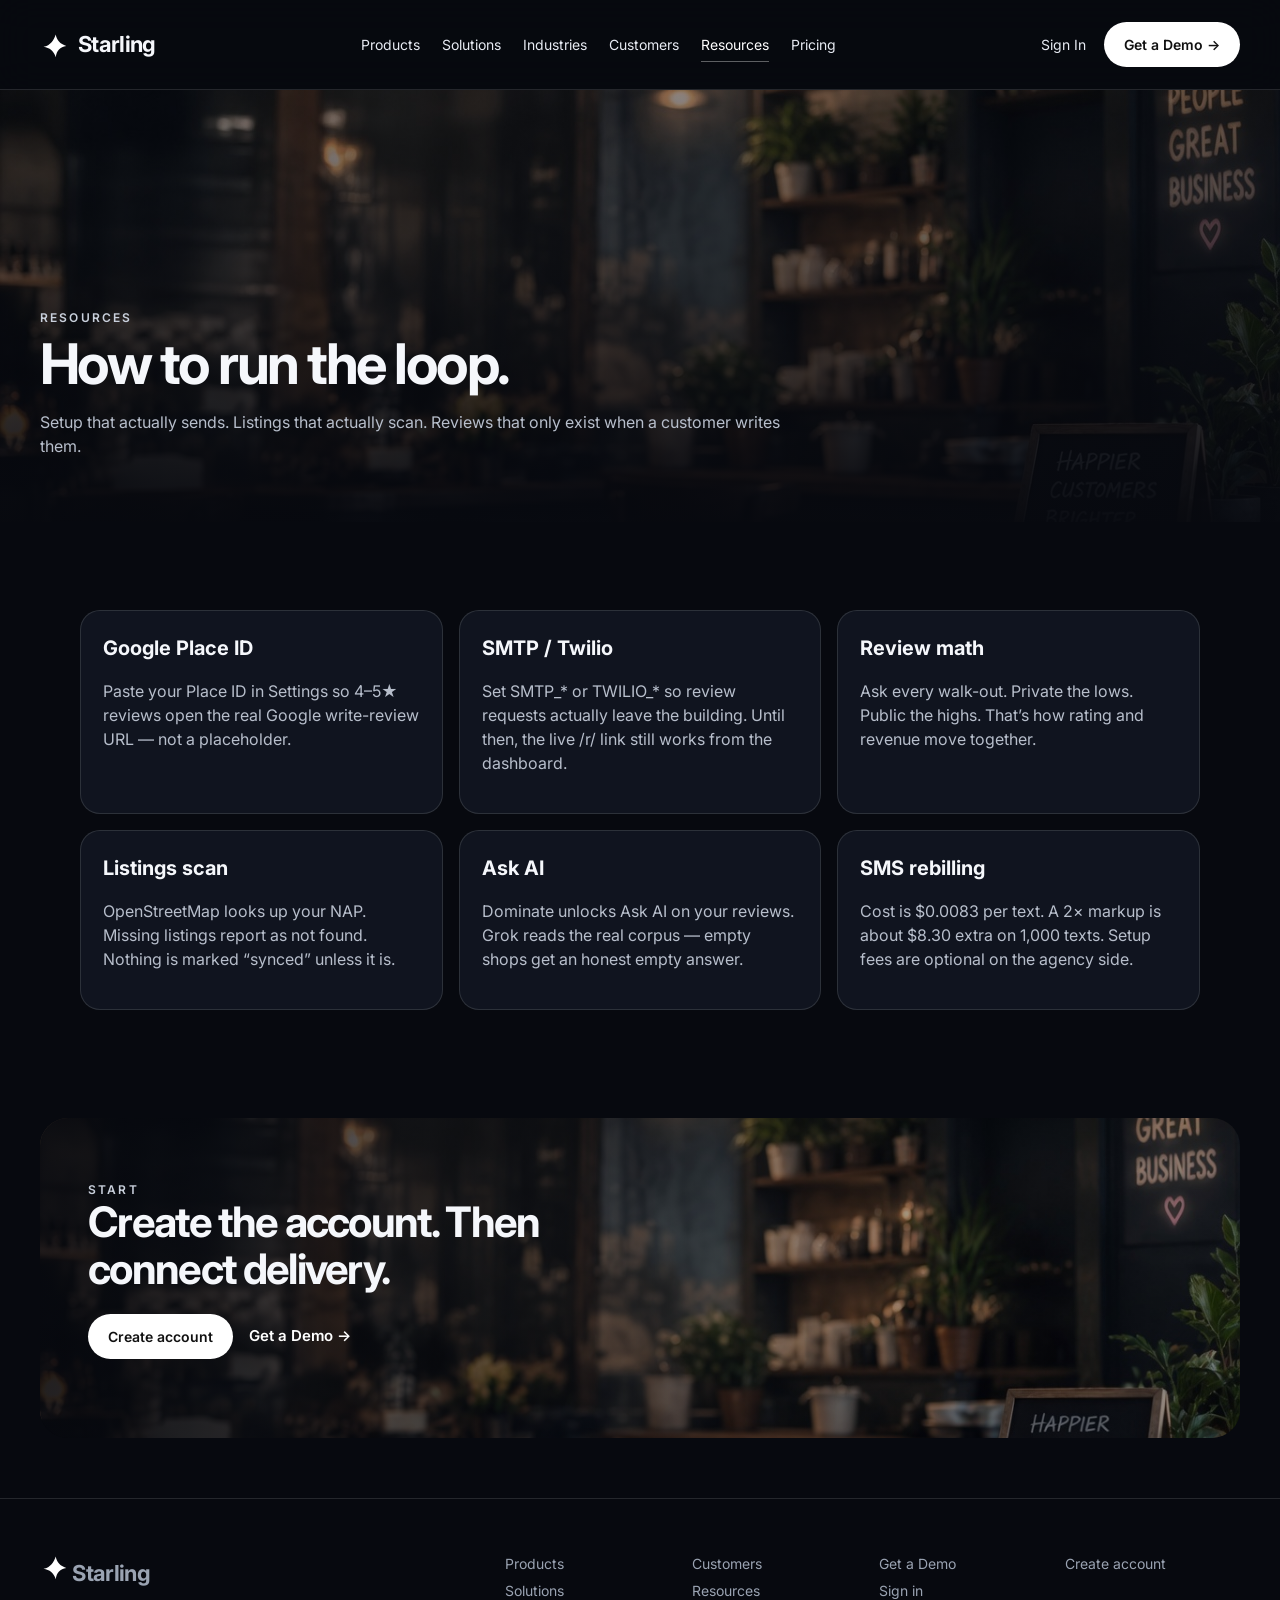
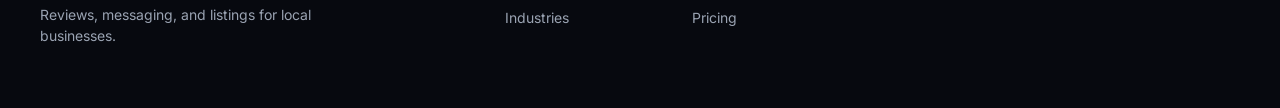
==== static/resources.html @ 02a52f6b "Initial public mirror for Railway GitHub reconnect" ====
<!DOCTYPE html>
<html lang="en">
<head>
  <meta charset="utf-8"/>
  <meta name="viewport" content="width=device-width, initial-scale=1"/>
  <title>Resources — Starling</title>
  <link rel="stylesheet" href="https://fonts.googleapis.com/css2?family=Inter:wght@400;500;600;700&display=swap"/>
  <link rel="stylesheet" href="/static/site.css"/>
</head>
<body>
  <header class="top top-bar">
    <a class="brand" href="/"><svg viewBox="0 0 32 32" fill="none"><path d="M4 18c8-1 12-8 14-14 1 6 5 11 12 13-7 1-11 5-12 13-2-7-7-11-14-12Z" fill="#fff"/></svg> Starling</a>
    <nav class="links">
      <a href="/products">Products</a>
      <a href="/solutions">Solutions</a>
      <a href="/industries">Industries</a>
      <a href="/customers">Customers</a>
      <a class="on" href="/resources">Resources</a>
      <a href="/pricing">Pricing</a>
    </nav>
    <div class="top-cta"><a class="signin" href="/app">Sign In</a> <a class="btn-white" href="/demo">Get a Demo →</a></div>
    <button class="burger" id="burger" type="button" aria-label="Menu">☰</button>
  </header>

  <div class="page-hero">
    <div>
      <p class="eyebrow">Resources</p>
      <h1>How to run the loop.</h1>
      <p class="muted">Setup that actually sends. Listings that actually scan. Reviews that only exist when a customer writes them.</p>
    </div>
  </div>

  <section class="section">
    <div class="grid3">
      <div class="card"><h3>Google Place ID</h3><p class="muted">Paste your Place ID in Settings so 4–5★ reviews open the real Google write-review URL — not a placeholder.</p></div>
      <div class="card"><h3>SMTP / Twilio</h3><p class="muted">Set SMTP_* or TWILIO_* so review requests actually leave the building. Until then, the live /r/ link still works from the dashboard.</p></div>
      <div class="card"><h3>Review math</h3><p class="muted">Ask every walk-out. Private the lows. Public the highs. That’s how rating and revenue move together.</p></div>
      <div class="card"><h3>Listings scan</h3><p class="muted">OpenStreetMap looks up your NAP. Missing listings report as not found. Nothing is marked “synced” unless it is.</p></div>
      <div class="card"><h3>Ask AI</h3><p class="muted">Dominate unlocks Ask AI on your reviews. Grok reads the real corpus — empty shops get an honest empty answer.</p></div>
      <div class="card"><h3>SMS rebilling</h3><p class="muted">Cost is $0.0083 per text. A 2× markup is about $8.30 extra on 1,000 texts. Setup fees are optional on the agency side.</p></div>
    </div>
  </section>

  <section class="cta-band">
    <div class="cta-inner">
      <p class="eyebrow">Start</p>
      <h2>Create the account. Then connect delivery.</h2>
      <p style="margin-top:22px;display:flex;gap:16px;flex-wrap:wrap">
        <a class="btn-white" href="/app">Create account</a>
        <a class="btn-ghost" href="/demo">Get a Demo →</a>
      </p>
    </div>
  </section>

  <footer class="foot">
    <div>
      <a class="brand" href="/"><svg viewBox="0 0 32 32" fill="none" width="28"><path d="M4 18c8-1 12-8 14-14 1 6 5 11 12 13-7 1-11 5-12 13-2-7-7-11-14-12Z" fill="#fff"/></svg> Starling</a>
      <p>Reviews, messaging, and listings for local businesses.</p>
    </div>
    <div class="foot-cols">
      <div><a href="/products">Products</a><a href="/solutions">Solutions</a><a href="/industries">Industries</a></div>
      <div><a href="/customers">Customers</a><a href="/resources">Resources</a><a href="/pricing">Pricing</a></div>
      <div><a href="/demo">Get a Demo</a><a href="/app">Sign in</a></div>
      <div><a href="/app">Create account</a></div>
    </div>
  </footer>
  <script src="/static/site.js"></script>
</body>
</html>
---- static/site.css ----
:root{
  --bg:#07090f;
  --ink:#f5f7fb;
  --muted:#b7becb;
  --line:rgba(255,255,255,.12);
  --blue:#6d8dff;
  --blue-2:#9eb0ff;
  --glass:rgba(16,20,30,.62);
  --card:rgba(18,23,34,.86);
}
*{box-sizing:border-box}
html{scroll-behavior:smooth}
html,body{margin:0;background:var(--bg);color:var(--ink);font:16px/1.5 Inter,system-ui,sans-serif}
a{color:inherit;text-decoration:none}
img{max-width:100%;display:block}
button,input,select,textarea{font:inherit}

.top{
  position:absolute;left:0;right:0;top:0;z-index:30;
  display:flex;align-items:center;gap:24px;padding:22px 40px;
}
.top-bar{
  position:sticky;top:0;left:auto;right:auto;
  background:rgba(7,9,15,.78);backdrop-filter:blur(18px);
  border-bottom:1px solid var(--line);
}
.brand{display:flex;align-items:center;gap:10px;font-weight:700;font-size:22px;letter-spacing:-.03em;flex:none}
.brand svg{width:28px;height:28px}
.links{display:flex;gap:22px;flex:1;justify-content:center;font-size:14px;color:#e8ecf4}
.links a{padding:6px 0;border-bottom:1px solid transparent}
.links a:hover,.links a.on{color:#fff;border-color:rgba(255,255,255,.35)}
.top-cta{display:flex;align-items:center;gap:18px;font-size:14px;flex:none}
.signin{color:#e8ecf4}
.signin:hover{color:#fff}
.btn-white{
  display:inline-flex;align-items:center;justify-content:center;gap:8px;background:#fff;color:#111;
  border:0;border-radius:999px;padding:12px 20px;font-weight:600;font-size:14px;cursor:pointer
}
.btn-white:hover{background:#f2f4f8}
.btn-blue{
  display:inline-flex;align-items:center;justify-content:center;gap:8px;background:#3b6cff;color:#fff;
  border:0;border-radius:999px;padding:10px 16px;font-weight:600;font-size:13px;cursor:pointer;width:100%
}
.btn-ghost{
  display:inline-flex;align-items:center;gap:10px;color:#fff;font-weight:600;font-size:15px
}
.play{width:34px;height:34px;border-radius:50%;border:1.5px solid #fff;display:inline-grid;place-items:center;font-size:11px}
.burger{display:none;background:transparent;border:0;color:#fff;font-size:22px;margin-left:auto;cursor:pointer}

.hero{
  position:relative;min-height:100vh;overflow:hidden;
  background:#07090f url("/static/img/hero.jpg") 58% center / cover no-repeat;
}
.hero:before{
  content:"";position:absolute;inset:0;pointer-events:none;
  background:
    linear-gradient(90deg, rgba(7,9,15,.94) 0%, rgba(7,9,15,.62) 26%, rgba(7,9,15,.18) 48%, transparent 64%),
    linear-gradient(180deg, rgba(7,9,15,.28) 0%, transparent 18%, transparent 58%, rgba(7,9,15,.88) 100%);
}
.hero-copy{position:relative;z-index:4;max-width:560px;padding:128px 48px 0}
.eyebrow{letter-spacing:.18em;text-transform:uppercase;font-size:12px;color:#c9d0dc;font-weight:600;margin:0}
.hero h1{font-size:64px;line-height:.98;letter-spacing:-.045em;font-weight:700;margin:14px 0 18px}
.hero h1 em{font-style:normal;background:linear-gradient(90deg,#6d8dff,#9eb0ff);-webkit-background-clip:text;background-clip:text;color:transparent}
.hero .lead{color:#d5dae4;font-size:18px;max-width:400px;margin:0 0 28px;line-height:1.55}
.hero-actions{display:flex;align-items:center;gap:22px;flex-wrap:wrap}

.float-stack{position:absolute;inset:0;z-index:3;pointer-events:none}
.float-stack .glass{pointer-events:auto;position:absolute;width:236px}
.card-g{left:35.5%;top:16%;animation:floaty 5s ease-in-out infinite alternate}
.card-f{left:33.6%;top:35%;animation:floaty 5.6s ease-in-out infinite alternate-reverse}
.card-m{left:35.8%;top:54%;animation:floaty 4.8s ease-in-out infinite alternate}
.card-ai{right:4.8%;top:15%;width:268px;animation:floaty 5.2s ease-in-out infinite alternate}
.card-rt{right:5.5%;top:50%;width:268px;animation:floaty 6s ease-in-out infinite alternate-reverse}
@keyframes floaty{from{transform:translateY(0)}to{transform:translateY(-7px)}}

.glass{
  background:var(--glass);backdrop-filter:blur(18px);-webkit-backdrop-filter:blur(18px);
  border:1px solid rgba(255,255,255,.14);
  border-radius:18px;padding:14px 16px;box-shadow:0 20px 50px rgba(0,0,0,.28)
}
.rev{display:flex;gap:12px;align-items:flex-start}
.rev .mark{width:30px;height:30px;border-radius:8px;display:grid;place-items:center;flex:none;overflow:hidden}
.rev .mark svg{width:18px;height:18px}
.g{background:#fff}
.f{background:#1877f2}
.c{background:#22c55e}
.stars{color:#f5b301;letter-spacing:1px;font-size:13px;line-height:1}
.rev p{margin:4px 0 0;font-size:13.5px;line-height:1.35}
.rev small,.ai-card small{color:#9aa3b2;font-size:11px}
.ai-card h4{margin:0 0 4px;font-size:14px;display:flex;align-items:center;gap:8px;font-weight:600}
.spark{color:#8aa0ff}
.draft{background:rgba(255,255,255,.06);border-radius:12px;padding:10px 12px;font-size:13px;color:#d7dce6;margin:8px 0 12px;line-height:1.4}
.rating{display:flex;justify-content:space-between;align-items:flex-end;gap:12px}
.rating b{font-size:34px;letter-spacing:-.04em;display:block;line-height:1}
.up{color:#22c55e;font-size:12px;font-weight:700;margin-top:4px}
.bars{display:flex;gap:4px;align-items:flex-end;height:52px}
.bars i{width:8px;border-radius:3px;background:linear-gradient(#8aa0ff,#4d6dff);display:block}

.hero-floor{position:absolute;left:0;right:0;bottom:0;z-index:4;padding:0 48px 26px}
.stats{
  display:grid;grid-template-columns:repeat(4,minmax(0,200px));gap:8px 0;
  padding:18px 0 16px;border-top:1px solid rgba(255,255,255,.1);max-width:980px
}
.stats > div{padding-right:22px}
.stats > div + div{border-left:1px solid rgba(255,255,255,.16);padding-left:22px}
.stats b{display:block;font-size:34px;letter-spacing:-.04em;color:#6d8dff;line-height:1.1}
.stats span{color:#b7becb;font-size:13px;white-space:nowrap}
.rating small{white-space:nowrap}
.logos{display:flex;justify-content:space-between;align-items:center;gap:24px;padding:6px 0 4px;color:#9aa3b2;font-weight:700;letter-spacing:.06em;font-size:12px;text-transform:uppercase}
.logo-row{display:flex;gap:22px;flex-wrap:wrap;opacity:.78}
.logo-note{opacity:.7;letter-spacing:.12em;font-size:10px;text-align:right;max-width:180px;line-height:1.4}

.section{padding:88px 40px;max-width:1200px;margin:0 auto}
h2{font-size:42px;letter-spacing:-.04em;line-height:1.1;margin:8px 0 14px}
h2 em{font-style:normal;color:var(--blue)}
.lead-s{color:var(--muted);max-width:640px;margin:0 0 28px;font-size:17px}
.grid3,.grid2,.grid4{display:grid;gap:16px}
.grid3{grid-template-columns:repeat(3,1fr)}
.grid2{grid-template-columns:1fr 1fr}
.grid4{grid-template-columns:repeat(4,1fr)}
.card{
  background:var(--card);border:1px solid var(--line);border-radius:20px;padding:22px;
  transition:transform .2s ease,border-color .2s ease
}
.card:hover{transform:translateY(-3px);border-color:rgba(109,141,255,.4)}
.card h3{margin:0 0 8px;font-size:20px}
.ico{width:36px;height:36px;border-radius:10px;background:rgba(109,141,255,.14);color:var(--blue);display:grid;place-items:center;margin-bottom:12px;font-size:16px}
.muted{color:var(--muted)}
.split{display:grid;grid-template-columns:1fr 1fr;gap:40px;align-items:center}
.photo{border-radius:24px;overflow:hidden;min-height:420px;background:#111 center/cover;position:relative;box-shadow:0 30px 80px rgba(0,0,0,.35)}
.photo .glass{position:absolute}
.pin-tl{left:18px;top:18px;width:230px}
.pin-br{right:18px;bottom:18px;width:240px}

.steps{display:grid;grid-template-columns:repeat(3,1fr);gap:16px}
.step{padding:24px;border-radius:20px;border:1px solid var(--line);background:linear-gradient(180deg,rgba(255,255,255,.04),rgba(255,255,255,.01))}
.step b{display:block;color:var(--blue);font-size:13px;letter-spacing:.14em;text-transform:uppercase;margin-bottom:8px}
.step h3{margin:0 0 8px}

.quote{
  max-width:860px;margin:0 auto;text-align:center
}
.quote p{font-size:32px;letter-spacing:-.03em;line-height:1.25;margin:0 0 16px}
.quote span{color:var(--muted);font-size:14px}

.price .card{padding:28px}
.price .card b{font-size:44px;letter-spacing:-.04em;display:block;margin:6px 0 2px}
.price ul{margin:14px 0 20px;padding-left:18px;color:#c5ccd8}
.price li{margin:6px 0}
.featured{outline:2px solid var(--blue);background:linear-gradient(180deg,rgba(109,141,255,.12),rgba(18,23,34,.9))}

.cta-band{
  margin:20px 40px 60px;border-radius:28px;overflow:hidden;position:relative;min-height:320px;
  background:#111 url("/static/img/section-cafe.jpg") center/cover;display:flex;align-items:center
}
.cta-band:before{
  content:"";position:absolute;inset:0;
  background:linear-gradient(90deg,rgba(7,9,15,.88),rgba(7,9,15,.45) 60%,rgba(7,9,15,.2))
}
.cta-inner{position:relative;z-index:1;padding:48px;max-width:640px}
.cta-inner h2{margin-top:0}

.page-hero{
  position:relative;min-height:48vh;display:flex;align-items:flex-end;
  background:#07090f url("/static/img/section-cafe.jpg") center/cover no-repeat;
  padding:140px 40px 48px
}
.page-hero:before{
  content:"";position:absolute;inset:0;
  background:linear-gradient(180deg,rgba(7,9,15,.45) 0%,rgba(7,9,15,.72) 55%,rgba(7,9,15,.96) 100%)
}
.page-hero > *{position:relative;z-index:1;max-width:760px}
.page-hero h1{font-size:56px;letter-spacing:-.045em;line-height:1.05;margin:8px 0 12px}
.page-hero.woman{background-image:url("/static/img/section-woman.jpg")}

.form{max-width:520px;display:grid;gap:8px}
.form label{font-size:13px;color:#c5ccd8}
.form input,.form select,.form textarea{
  background:#0e121b;border:1px solid var(--line);border-radius:12px;padding:12px 14px;color:#fff
}
.form input:focus,.form textarea:focus{outline:1px solid var(--blue);border-color:transparent}

.foot{border-top:1px solid var(--line);padding:48px 40px;display:grid;grid-template-columns:1.2fr 2fr;gap:24px;color:#9aa3b2;font-size:14px}
.foot p{max-width:320px}
.foot-cols{display:grid;grid-template-columns:repeat(4,1fr);gap:12px}
.foot a{display:block;margin:6px 0}
.foot a:hover{color:#fff}
.legal{grid-column:1/-1;border-top:1px solid var(--line);margin-top:18px;padding-top:16px;font-size:12px}

@media (prefers-reduced-motion: reduce){
  .float-stack .glass{animation:none}
}
@media (max-width:1100px){
  .hero h1{font-size:52px}
  .card-g,.card-f,.card-m{left:34%}
}
@media (max-width:980px){
  .top{flex-wrap:wrap}
  .brand{order:1}
  .burger{display:block;order:2}
  .links,.top-cta{display:none}
  body.nav-open .links,body.nav-open .top-cta{
    display:flex;flex-direction:column;flex:1 0 100%;gap:12px;
    background:#0e121b;padding:14px 16px;border:1px solid var(--line)
  }
  body.nav-open .top{row-gap:0;column-gap:24px}
  body.nav-open .links{order:3;margin-top:12px;border-radius:16px 16px 0 0;border-bottom:0}
  body.nav-open .top-cta{order:4;border-radius:0 0 16px 16px;border-top:0;padding-top:4px;align-items:stretch}
  .hero{background-position:72% center}
  .hero h1,.page-hero h1{font-size:40px}
  .hero-copy{padding:100px 20px 0;max-width:none}
  .float-stack{position:relative;display:grid;grid-template-columns:1fr 1fr;gap:10px;padding:24px 20px 0;inset:auto}
  .float-stack .glass{position:relative;left:auto;right:auto;top:auto;width:auto;animation:none}
  .card-ai,.card-rt{grid-column:1/-1}
  .hero-floor{position:relative;padding:20px 20px 24px}
  .stats,.grid3,.grid2,.grid4,.split,.foot,.price,.steps,.logos{grid-template-columns:1fr}
  .stats{grid-template-columns:1fr 1fr}
  .top,.section,.page-hero,.cta-band,.foot{padding-left:20px;padding-right:20px}
  .cta-band{margin:0 20px 40px}
  .logo-note{text-align:left}
  .photo{min-height:280px}
}
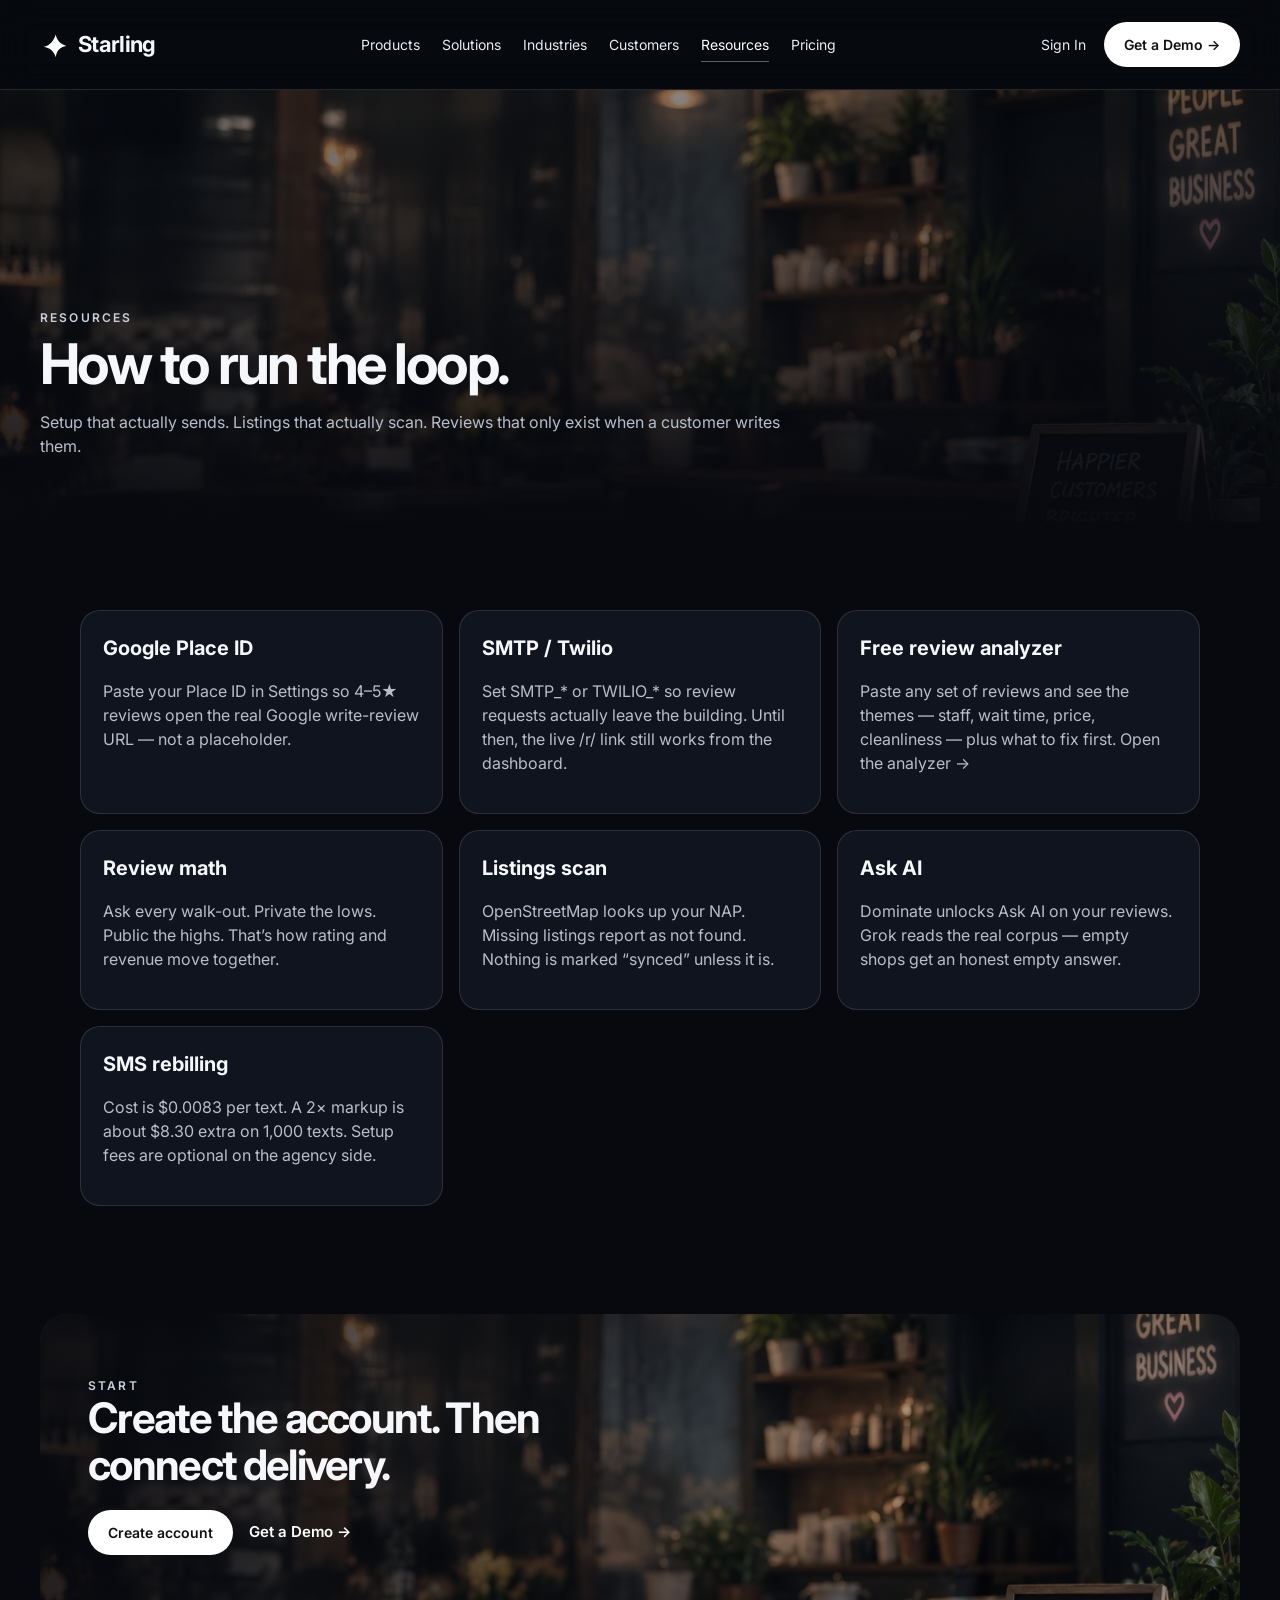
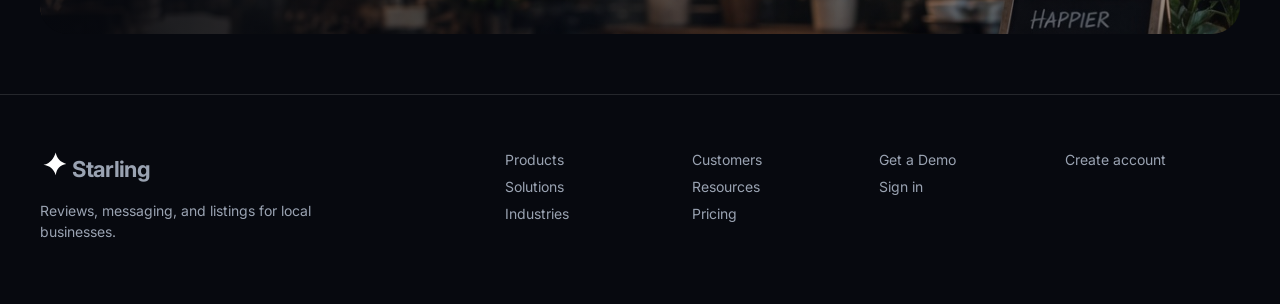
==== commit 8b9709c6: "Review Insights: free aspect-based sentiment on the dashboard + public /review-analyzer Groups revie" ====
--- a/static/resources.html
+++ b/static/resources.html
@@ -34,6 +34,7 @@
     <div class="grid3">
       <div class="card"><h3>Google Place ID</h3><p class="muted">Paste your Place ID in Settings so 4–5★ reviews open the real Google write-review URL — not a placeholder.</p></div>
       <div class="card"><h3>SMTP / Twilio</h3><p class="muted">Set SMTP_* or TWILIO_* so review requests actually leave the building. Until then, the live /r/ link still works from the dashboard.</p></div>
+      <div class="card"><h3>Free review analyzer</h3><p class="muted">Paste any set of reviews and see the themes — staff, wait time, price, cleanliness — plus what to fix first. <a href="/review-analyzer">Open the analyzer →</a></p></div>
       <div class="card"><h3>Review math</h3><p class="muted">Ask every walk-out. Private the lows. Public the highs. That’s how rating and revenue move together.</p></div>
       <div class="card"><h3>Listings scan</h3><p class="muted">OpenStreetMap looks up your NAP. Missing listings report as not found. Nothing is marked “synced” unless it is.</p></div>
       <div class="card"><h3>Ask AI</h3><p class="muted">Dominate unlocks Ask AI on your reviews. Grok reads the real corpus — empty shops get an honest empty answer.</p></div>
